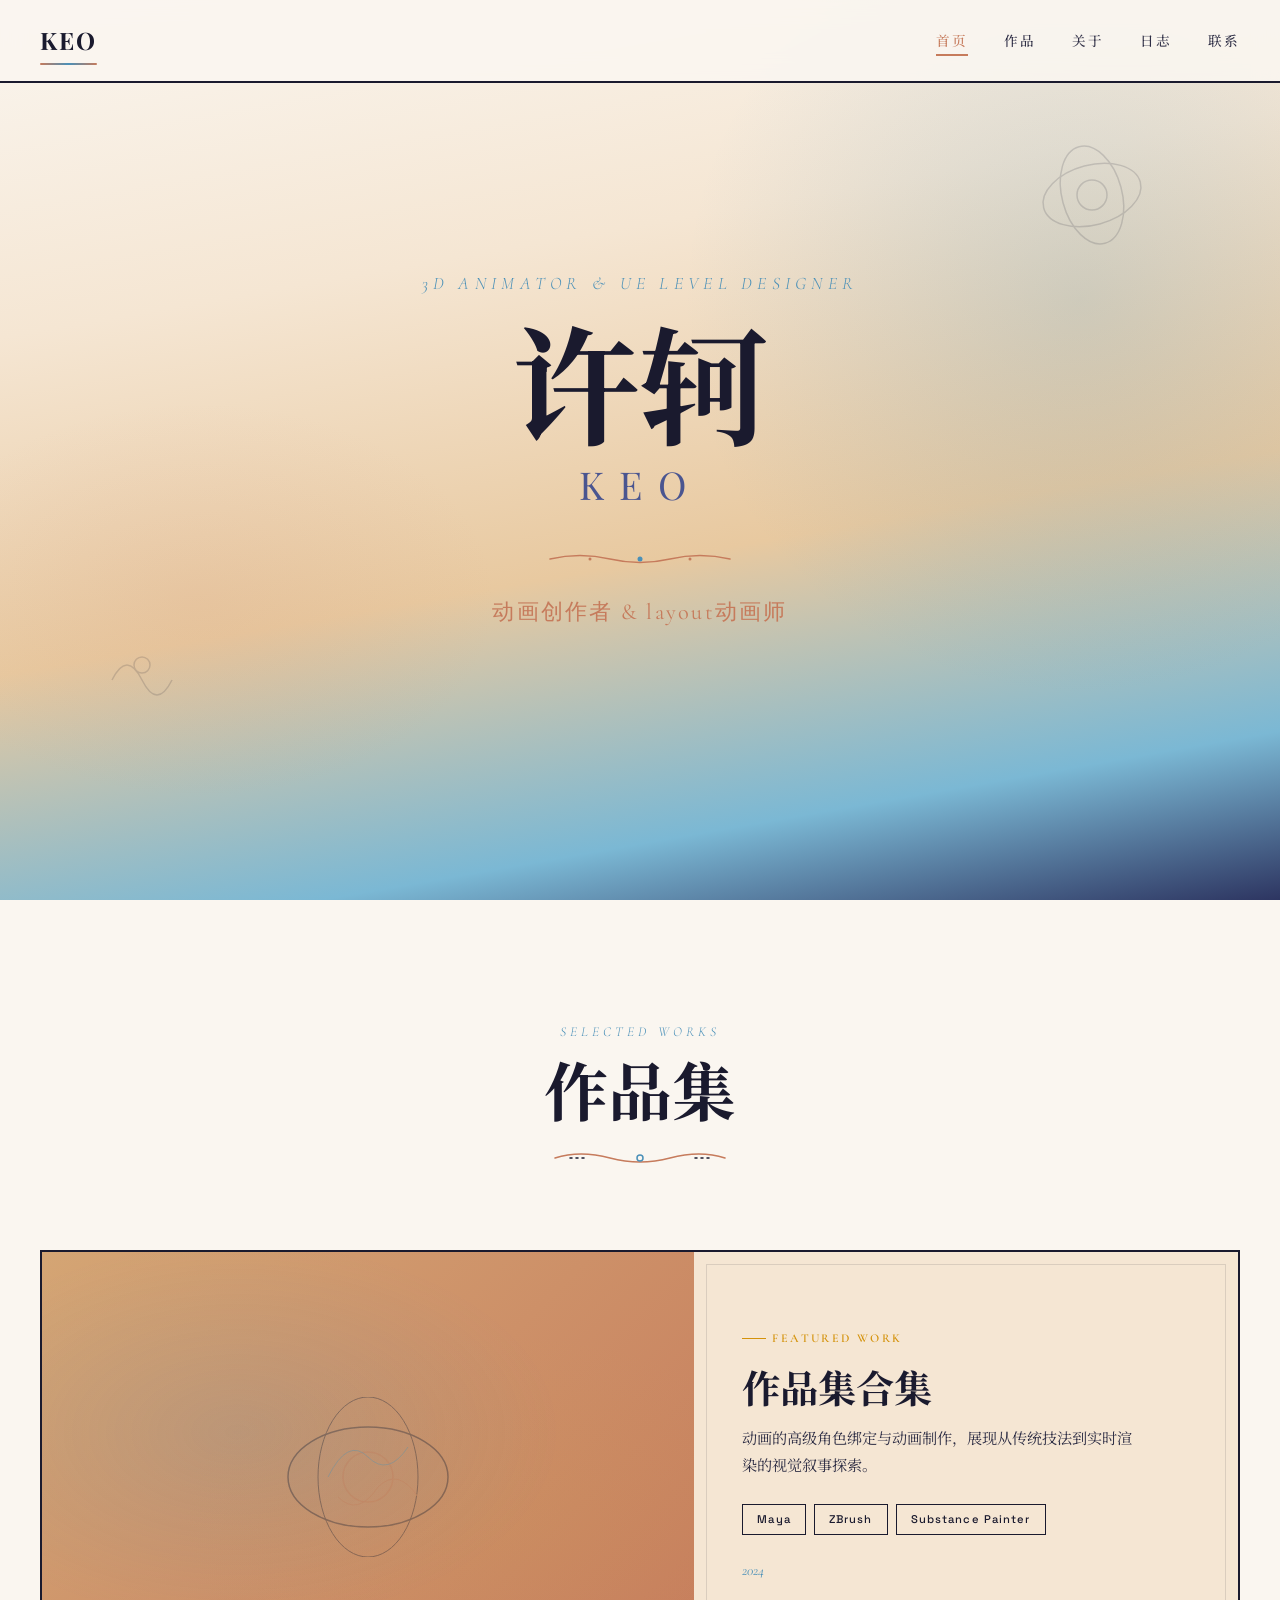
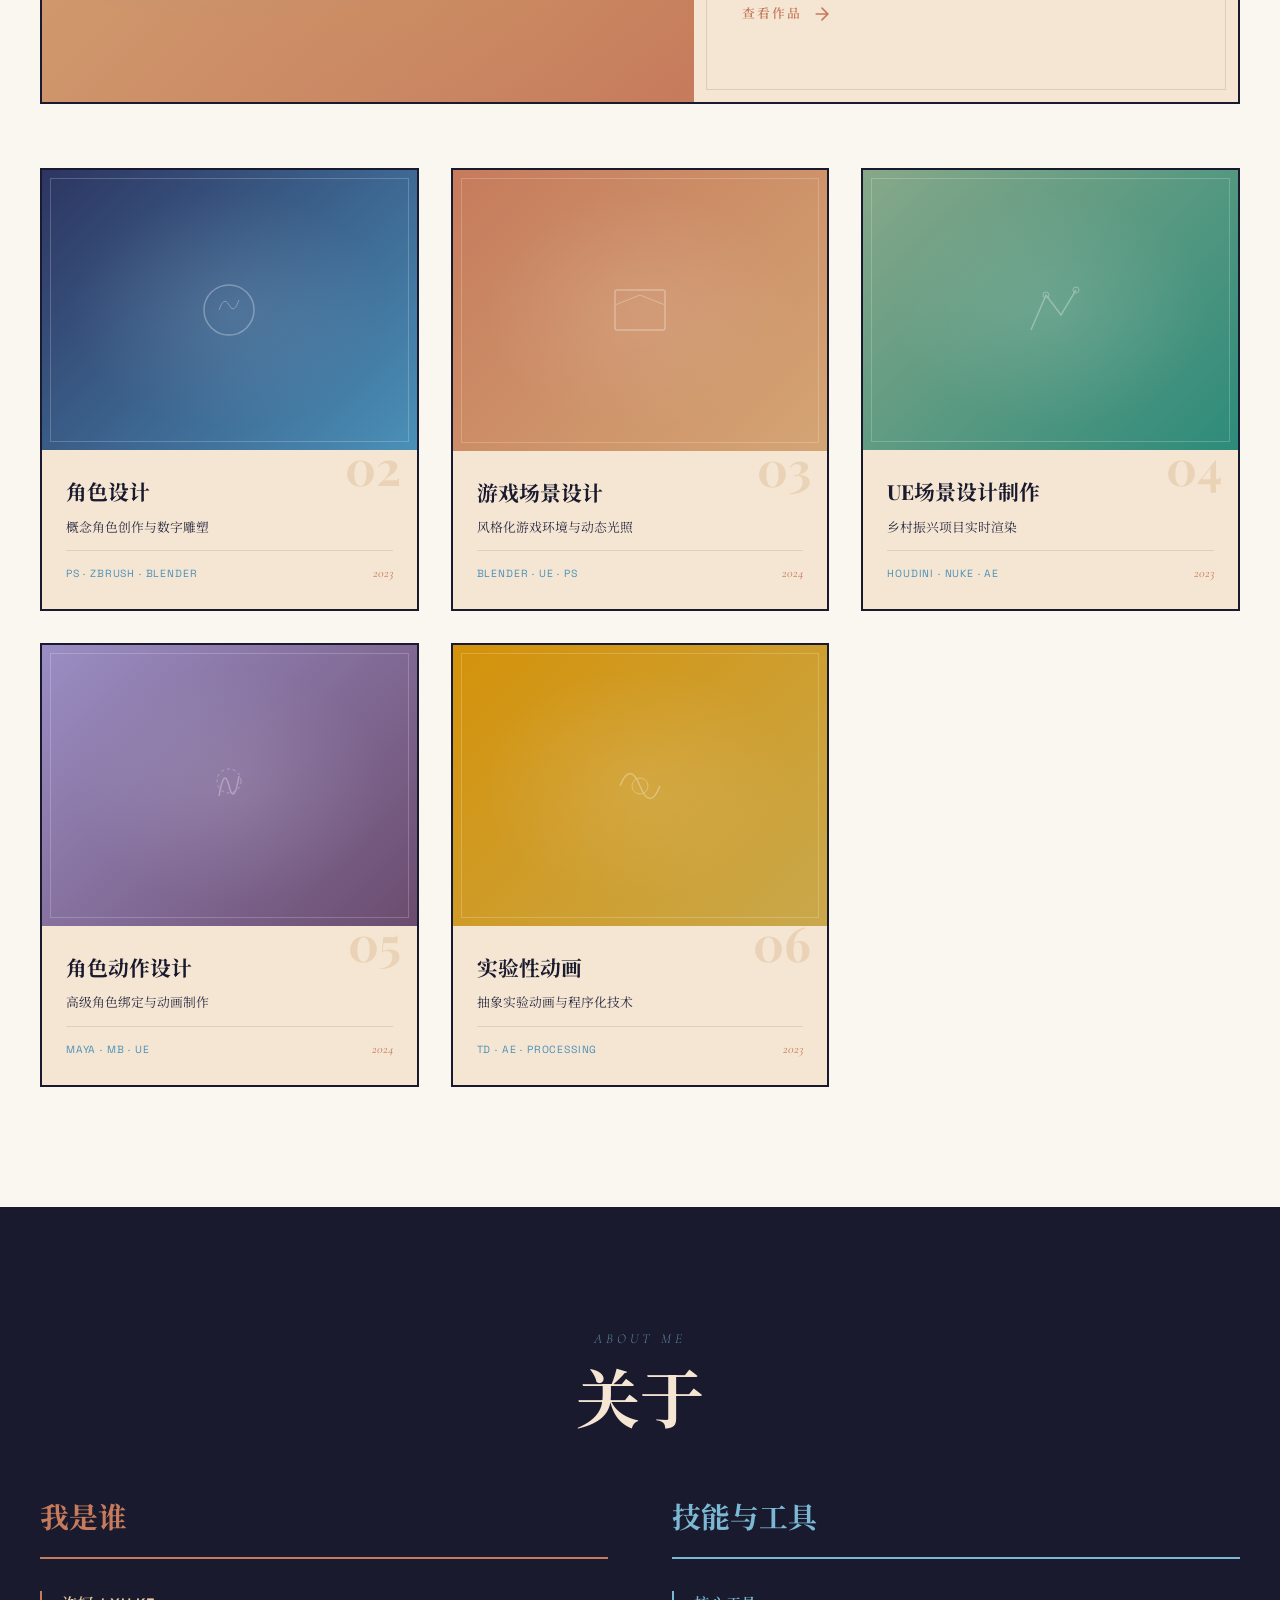
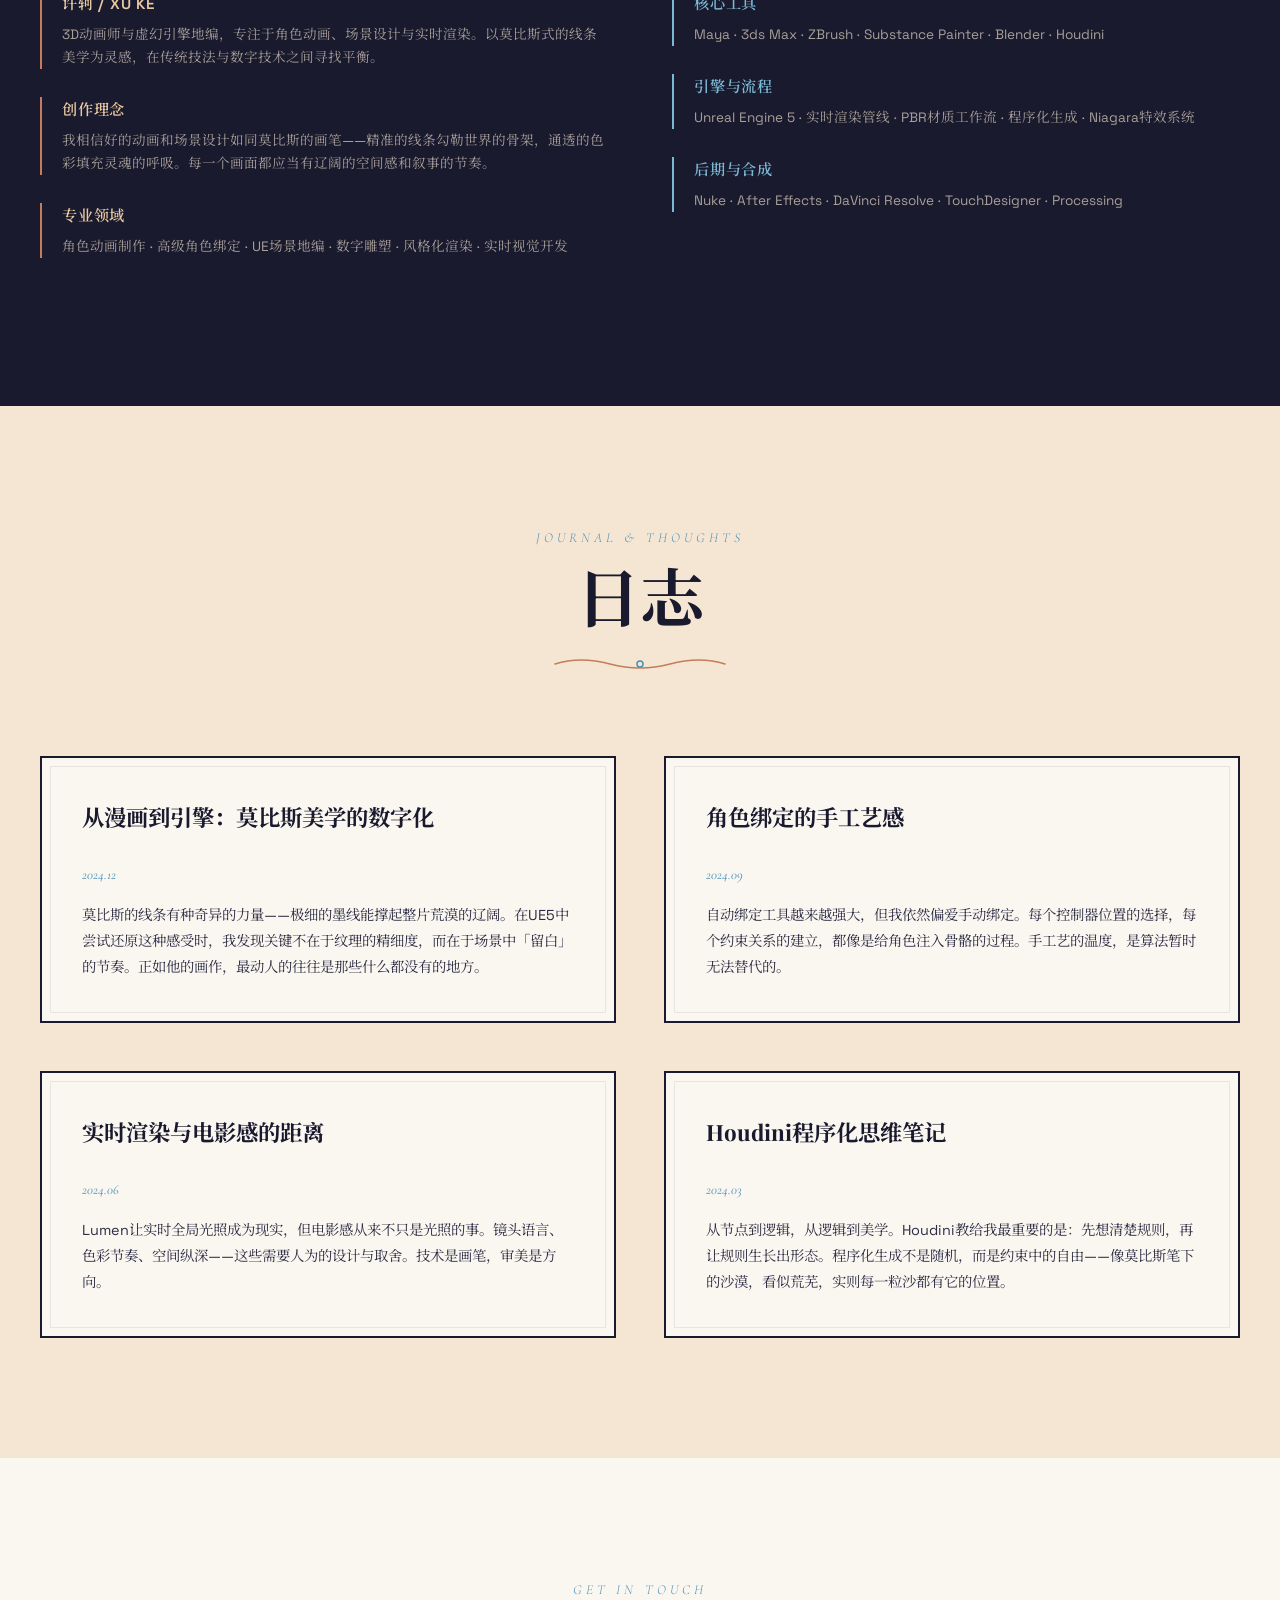
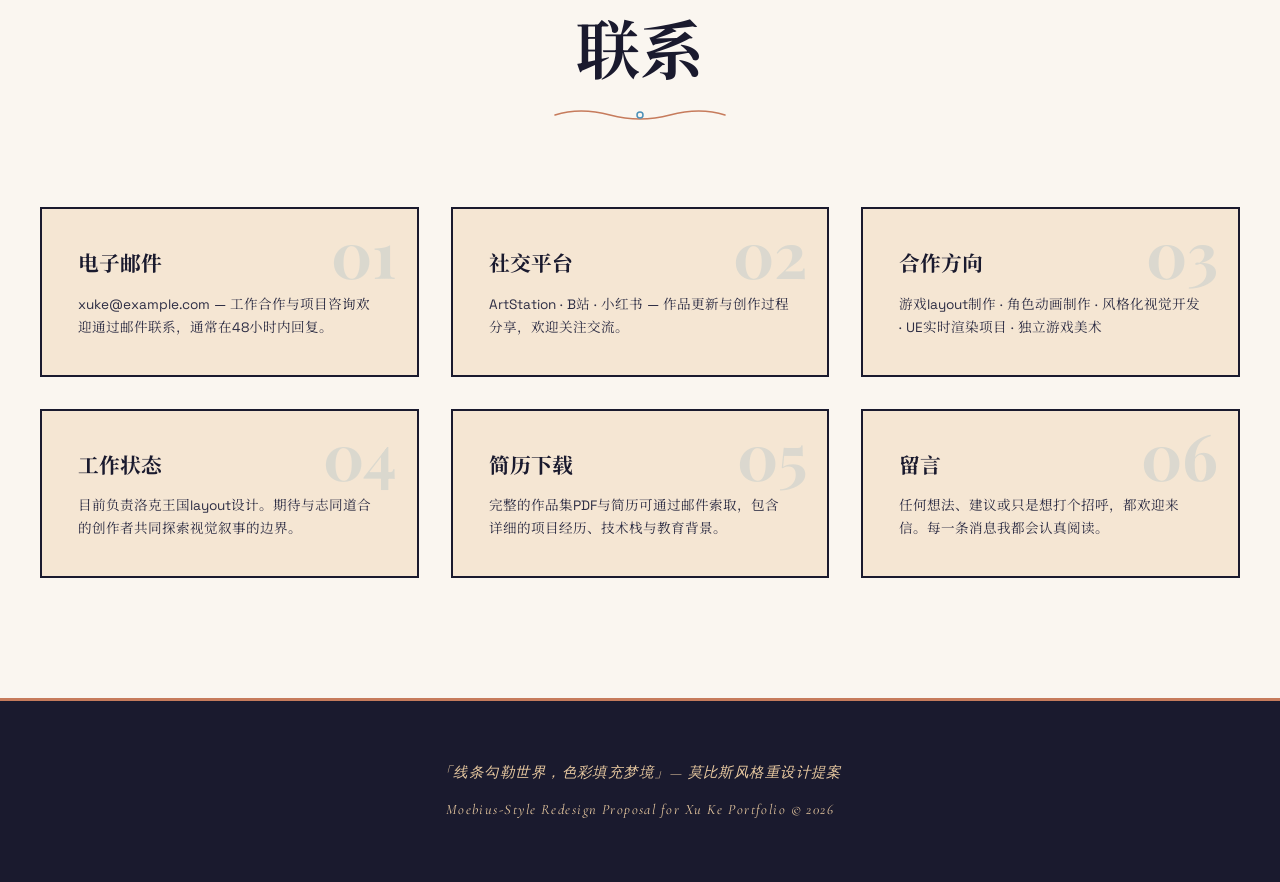
==== moebius-redesign.html @ 869a24b6 "feat: moebius-style portfolio with about/journal/contact" ====
<!DOCTYPE html>
<html lang="zh-CN">
<head>
  <meta charset="UTF-8">
  <meta name="viewport" content="width=device-width, initial-scale=1.0">
  <title>莫比斯风格重设计提案 - 许轲作品集</title>
  <link href="https://fonts.googleapis.com/css2?family=Cormorant+Garamond:ital,wght@0,300;0,400;0,600;0,700;1,300;1,400&family=Space+Grotesk:wght@300;400;500;600;700&family=Noto+Serif+SC:wght@400;600;700&family=Playfair+Display:ital,wght@0,400;0,700;1,400&display=swap" rel="stylesheet">
  <style>
    /* ============================================
       莫比斯风格重设计 - CSS 设计系统
       ============================================ */

    :root {
      /* ── 莫比斯色彩体系 ── */
      --m-desert: #D4A574;
      --m-desert-light: #E8C9A0;
      --m-sand: #F5E6D3;
      --m-ivory: #FAF6F0;
      --m-terracotta: #C67B5C;
      --m-amber: #D4920A;
      --m-sienna: #A0522D;
      --m-indigo: #2D3561;
      --m-indigo-light: #4A5590;
      --m-azure: #4A90B8;
      --m-azure-light: #7BB8D4;
      --m-teal: #2D8B7A;
      --m-sage: #87A889;
      --m-lavender: #9B8EC4;
      --m-plum: #6B4C6E;
      --m-ink: #1A1A2E;
      --m-ink-light: #2D2D44;
      --m-line: #3A3A3A;
      --m-wash-warm: rgba(212, 149, 116, 0.15);
      --m-wash-cool: rgba(74, 144, 184, 0.12);
      --m-gold: #C9A84C;
      --m-gold-light: #E5D5A0;

      /* ── 字体系统 ── */
      --font-display: 'Playfair Display', 'Noto Serif SC', serif;
      --font-body: 'Space Grotesk', 'Noto Serif SC', sans-serif;
      --font-accent: 'Cormorant Garamond', serif;

      /* ── 间距 ── */
      --space-xs: 4px;
      --space-sm: 8px;
      --space-md: 16px;
      --space-lg: 32px;
      --space-xl: 64px;
      --space-2xl: 96px;

      /* ── 线条 ── */
      --line-thin: 1px;
      --line-medium: 2px;
      --line-thick: 3px;
    }

    * {
      margin: 0;
      padding: 0;
      box-sizing: border-box;
    }

    body {
      background: var(--m-ivory);
      color: var(--m-ink);
      font-family: var(--font-body);
      line-height: 1.7;
      overflow-x: hidden;
    }

    /* ── 全局装饰背景 ── */
    body::before {
      content: '';
      position: fixed;
      inset: 0;
      background:
        /* 莫比斯式细微纹理 */
        repeating-linear-gradient(
          0deg,
          transparent,
          transparent 28px,
          rgba(74, 144, 184, 0.03) 28px,
          rgba(74, 144, 184, 0.03) 29px
        ),
        repeating-linear-gradient(
          90deg,
          transparent,
          transparent 28px,
          rgba(212, 149, 116, 0.03) 28px,
          rgba(212, 149, 116, 0.03) 29px
        );
      pointer-events: none;
      z-index: 0;
    }

    /* ============================================
       导航栏 - 莫比斯手绘线条风格
       ============================================ */
    .nav {
      position: fixed;
      top: 0;
      left: 0;
      right: 0;
      z-index: 100;
      padding: 20px 40px;
      display: flex;
      justify-content: space-between;
      align-items: center;
      background: rgba(250, 246, 240, 0.9);
      backdrop-filter: blur(12px);
      border-bottom: var(--line-medium) solid var(--m-ink);
    }

    .nav-logo {
      font-family: var(--font-display);
      font-size: 1.5rem;
      font-weight: 700;
      color: var(--m-ink);
      letter-spacing: 0.08em;
      position: relative;
    }

    .nav-logo::after {
      content: '';
      position: absolute;
      bottom: -4px;
      left: 0;
      right: 0;
      height: 2px;
      background: linear-gradient(90deg, var(--m-terracotta), var(--m-azure), var(--m-terracotta));
      border-radius: 1px;
    }

    .nav-links {
      display: flex;
      gap: 36px;
      list-style: none;
    }

    .nav-links a {
      font-family: var(--font-body);
      font-size: 0.85rem;
      font-weight: 500;
      letter-spacing: 0.15em;
      text-transform: uppercase;
      color: var(--m-ink-light);
      text-decoration: none;
      position: relative;
      transition: color 0.3s ease;
    }

    .nav-links a:hover {
      color: var(--m-terracotta);
    }

    .nav-links a::after {
      content: '';
      position: absolute;
      bottom: -6px;
      left: 0;
      width: 0;
      height: 2px;
      background: var(--m-terracotta);
      transition: width 0.4s cubic-bezier(0.25, 0.8, 0.25, 1);
    }

    .nav-links a:hover::after {
      width: 100%;
    }

    .nav-links a.active {
      color: var(--m-terracotta);
    }

    .nav-links a.active::after {
      width: 100%;
    }

    /* ============================================
       Hero 区域 - 莫比斯式空灵辽阔
       ============================================ */
    .hero {
      position: relative;
      min-height: 100vh;
      display: flex;
      align-items: center;
      justify-content: center;
      overflow: hidden;
      background: linear-gradient(
        170deg,
        var(--m-ivory) 0%,
        var(--m-sand) 30%,
        var(--m-desert-light) 60%,
        var(--m-azure-light) 85%,
        var(--m-indigo) 100%
      );
    }

    /* 莫比斯式水彩晕染层 */
    .hero-wash {
      position: absolute;
      inset: 0;
      overflow: hidden;
    }

    .hero-wash::before {
      content: '';
      position: absolute;
      width: 800px;
      height: 800px;
      top: -100px;
      right: -200px;
      background: radial-gradient(ellipse, rgba(74, 144, 184, 0.2) 0%, transparent 70%);
      border-radius: 50%;
      animation: washFloat 12s ease-in-out infinite;
    }

    .hero-wash::after {
      content: '';
      position: absolute;
      width: 600px;
      height: 400px;
      bottom: 100px;
      left: -100px;
      background: radial-gradient(ellipse, rgba(212, 149, 116, 0.15) 0%, transparent 70%);
      border-radius: 50%;
      animation: washFloat 15s ease-in-out infinite reverse;
    }

    @keyframes washFloat {
      0%, 100% { transform: translate(0, 0) scale(1); }
      33% { transform: translate(20px, -15px) scale(1.02); }
      66% { transform: translate(-10px, 10px) scale(0.98); }
    }

    .hero-content {
      position: relative;
      z-index: 2;
      text-align: center;
      padding: 0 40px;
    }

    .hero-subtitle-top {
      font-family: var(--font-accent);
      font-size: 1.1rem;
      font-weight: 300;
      font-style: italic;
      letter-spacing: 0.3em;
      color: var(--m-azure);
      text-transform: uppercase;
      margin-bottom: 24px;
      opacity: 0;
      animation: fadeSlideUp 0.8s ease 0.3s forwards;
    }

    .hero-name {
      font-family: var(--font-display);
      font-size: clamp(4rem, 10vw, 9rem);
      font-weight: 700;
      line-height: 0.95;
      color: var(--m-ink);
      margin-bottom: 8px;
      opacity: 0;
      animation: fadeSlideUp 0.8s ease 0.5s forwards;
    }

    .hero-name-en {
      font-family: var(--font-display);
      font-size: clamp(1.5rem, 3vw, 2.5rem);
      font-weight: 400;
      letter-spacing: 0.4em;
      color: var(--m-indigo-light);
      margin-bottom: 32px;
      opacity: 0;
      animation: fadeSlideUp 0.8s ease 0.7s forwards;
    }

    /* 莫比斯式装饰分割线 - 有机波浪 */
    .hero-divider {
      width: 200px;
      height: 20px;
      margin: 0 auto 24px;
      opacity: 0;
      animation: fadeSlideUp 0.8s ease 0.9s forwards;
    }

    .hero-divider svg {
      width: 100%;
      height: 100%;
    }

    .hero-role {
      font-family: var(--font-accent);
      font-size: clamp(1.1rem, 2vw, 1.4rem);
      font-weight: 400;
      color: var(--m-terracotta);
      letter-spacing: 0.1em;
      opacity: 0;
      animation: fadeSlideUp 0.8s ease 1.1s forwards;
    }

    /* 莫比斯式浮动装饰元素 */
    .hero-float {
      position: absolute;
      pointer-events: none;
      opacity: 0.15;
    }

    .hero-float-1 {
      top: 15%;
      right: 10%;
      width: 120px;
      height: 120px;
      animation: floatRotate 20s linear infinite;
    }

    .hero-float-2 {
      bottom: 20%;
      left: 8%;
      width: 80px;
      height: 80px;
      animation: floatRotate 25s linear infinite reverse;
    }

    @keyframes floatRotate {
      0% { transform: rotate(0deg) translateY(0); }
      25% { transform: rotate(90deg) translateY(-10px); }
      50% { transform: rotate(180deg) translateY(0); }
      75% { transform: rotate(270deg) translateY(10px); }
      100% { transform: rotate(360deg) translateY(0); }
    }

    @keyframes fadeSlideUp {
      from { opacity: 0; transform: translateY(20px); }
      to { opacity: 1; transform: translateY(0); }
    }

    /* ============================================
       Section 通用样式
       ============================================ */
    .section {
      position: relative;
      padding: 120px 40px;
      max-width: 1400px;
      margin: 0 auto;
    }

    .section-header {
      text-align: center;
      margin-bottom: 80px;
    }

    .section-label {
      font-family: var(--font-accent);
      font-size: 0.85rem;
      font-weight: 300;
      font-style: italic;
      letter-spacing: 0.3em;
      text-transform: uppercase;
      color: var(--m-azure);
      margin-bottom: 12px;
    }

    .section-title {
      font-family: var(--font-display);
      font-size: clamp(2.5rem, 5vw, 4rem);
      font-weight: 700;
      color: var(--m-ink);
      line-height: 1.1;
      margin-bottom: 20px;
    }

    /* 莫比斯式有机装饰线 */
    .section-ornament {
      width: 180px;
      height: 24px;
      margin: 0 auto;
    }

    /* ============================================
       作品集 - 莫比斯式叙事排版
       ============================================ */
    .works-section {
      background: var(--m-ivory);
    }

    /* 精选项目 - 全宽叙事式展示 */
    .featured-work {
      position: relative;
      margin-bottom: 64px;
      border: var(--line-medium) solid var(--m-ink);
      overflow: hidden;
      cursor: pointer;
      transition: transform 0.5s cubic-bezier(0.25, 0.8, 0.25, 1),
                  box-shadow 0.5s ease;
    }

    .featured-work:hover {
      transform: translateY(-4px);
      box-shadow:
        8px 8px 0 var(--m-desert),
        -2px -2px 0 var(--m-azure);
    }

    .featured-work-inner {
      display: grid;
      grid-template-columns: 1.2fr 1fr;
      min-height: 450px;
    }

    .featured-work-visual {
      position: relative;
      background: linear-gradient(135deg, var(--m-desert) 0%, var(--m-terracotta) 100%);
      overflow: hidden;
    }

    .featured-work-visual::after {
      content: '';
      position: absolute;
      inset: 0;
      /* 莫比斯式水彩纹理叠加 */
      background:
        radial-gradient(ellipse at 30% 40%, rgba(74, 144, 184, 0.15) 0%, transparent 50%),
        radial-gradient(ellipse at 70% 60%, rgba(201, 168, 76, 0.12) 0%, transparent 50%);
    }

    .featured-work-visual img {
      width: 100%;
      height: 100%;
      object-fit: cover;
      transition: transform 0.8s cubic-bezier(0.25, 0.8, 0.25, 1);
      mix-blend-mode: multiply;
      opacity: 0.7;
    }

    .featured-work:hover .featured-work-visual img {
      transform: scale(1.05);
      opacity: 0.85;
    }

    .featured-work-info {
      padding: 48px;
      display: flex;
      flex-direction: column;
      justify-content: center;
      background: var(--m-sand);
      position: relative;
    }

    /* 莫比斯式手绘装饰边角 */
    .featured-work-info::before {
      content: '';
      position: absolute;
      top: 12px;
      left: 12px;
      right: 12px;
      bottom: 12px;
      border: var(--line-thin) solid var(--m-ink);
      opacity: 0.12;
      pointer-events: none;
    }

    .featured-badge {
      display: inline-flex;
      align-items: center;
      gap: 6px;
      font-family: var(--font-accent);
      font-size: 0.75rem;
      font-weight: 600;
      letter-spacing: 0.2em;
      text-transform: uppercase;
      color: var(--m-amber);
      margin-bottom: 16px;
    }

    .featured-badge::before {
      content: '';
      width: 24px;
      height: 1px;
      background: var(--m-amber);
    }

    .featured-title {
      font-family: var(--font-display);
      font-size: clamp(1.8rem, 3vw, 2.8rem);
      font-weight: 700;
      color: var(--m-ink);
      line-height: 1.15;
      margin-bottom: 16px;
    }

    .featured-desc {
      font-family: var(--font-body);
      font-size: 0.95rem;
      color: var(--m-ink-light);
      line-height: 1.8;
      margin-bottom: 24px;
      max-width: 400px;
    }

    .featured-tools {
      display: flex;
      flex-wrap: wrap;
      gap: 8px;
      margin-bottom: 24px;
    }

    .tool-tag {
      font-family: var(--font-body);
      font-size: 0.7rem;
      font-weight: 500;
      letter-spacing: 0.1em;
      padding: 5px 14px;
      border: var(--line-thin) solid var(--m-ink);
      color: var(--m-ink);
      background: transparent;
      transition: all 0.3s ease;
    }

    .tool-tag:hover {
      background: var(--m-ink);
      color: var(--m-sand);
    }

    .featured-year {
      font-family: var(--font-accent);
      font-size: 0.9rem;
      font-style: italic;
      color: var(--m-azure);
    }

    .featured-link {
      display: inline-flex;
      align-items: center;
      gap: 10px;
      font-family: var(--font-body);
      font-size: 0.8rem;
      font-weight: 600;
      letter-spacing: 0.15em;
      text-transform: uppercase;
      color: var(--m-terracotta);
      text-decoration: none;
      margin-top: 20px;
      transition: gap 0.3s ease;
    }

    .featured-link:hover {
      gap: 16px;
    }

    .featured-link svg {
      width: 20px;
      height: 20px;
      transition: transform 0.3s ease;
    }

    .featured-link:hover svg {
      transform: translateX(4px);
    }

    /* ── 常规项目网格 ── */
    .works-grid {
      display: grid;
      grid-template-columns: repeat(3, 1fr);
      gap: 32px;
    }

    .work-card {
      position: relative;
      border: var(--line-medium) solid var(--m-ink);
      overflow: hidden;
      cursor: pointer;
      transition: transform 0.4s cubic-bezier(0.25, 0.8, 0.25, 1),
                  box-shadow 0.4s ease;
      background: var(--m-sand);
    }

    .work-card:hover {
      transform: translateY(-6px);
      box-shadow: 6px 6px 0 var(--m-azure);
    }

    .work-card-visual {
      position: relative;
      aspect-ratio: 4/3;
      overflow: hidden;
      background: linear-gradient(135deg, var(--m-indigo) 0%, var(--m-azure) 100%);
    }

    .work-card-visual::after {
      content: '';
      position: absolute;
      inset: 0;
      background:
        radial-gradient(ellipse at 50% 50%, rgba(255,255,255,0.1) 0%, transparent 60%);
    }

    .work-card-visual img {
      width: 100%;
      height: 100%;
      object-fit: cover;
      transition: transform 0.6s cubic-bezier(0.25, 0.8, 0.25, 1),
                  opacity 0.4s ease;
      opacity: 0.6;
      mix-blend-mode: luminosity;
    }

    .work-card:hover .work-card-visual img {
      transform: scale(1.08);
      opacity: 0.8;
      mix-blend-mode: normal;
    }

    /* 莫比斯式墨线边框装饰 */
    .work-card-visual::before {
      content: '';
      position: absolute;
      inset: 8px;
      border: var(--line-thin) solid rgba(255, 255, 255, 0.2);
      z-index: 2;
      pointer-events: none;
      transition: border-color 0.3s ease;
    }

    .work-card:hover .work-card-visual::before {
      border-color: rgba(255, 255, 255, 0.4);
    }

    .work-card-info {
      padding: 24px;
      position: relative;
    }

    .work-card-number {
      font-family: var(--font-display);
      font-size: 3rem;
      font-weight: 700;
      color: var(--m-desert);
      opacity: 0.3;
      position: absolute;
      top: -8px;
      right: 16px;
      line-height: 1;
    }

    .work-card-title {
      font-family: var(--font-display);
      font-size: 1.3rem;
      font-weight: 700;
      color: var(--m-ink);
      margin-bottom: 8px;
    }

    .work-card-desc {
      font-family: var(--font-body);
      font-size: 0.8rem;
      color: var(--m-ink-light);
      line-height: 1.6;
      margin-bottom: 12px;
    }

    .work-card-meta {
      display: flex;
      justify-content: space-between;
      align-items: center;
      padding-top: 12px;
      border-top: var(--line-thin) solid rgba(26, 26, 46, 0.1);
    }

    .work-card-tools-mini {
      font-family: var(--font-body);
      font-size: 0.65rem;
      letter-spacing: 0.08em;
      color: var(--m-azure);
    }

    .work-card-year-mini {
      font-family: var(--font-accent);
      font-size: 0.8rem;
      font-style: italic;
      color: var(--m-terracotta);
    }

    /* ============================================
       对比分析区域
       ============================================ */
    .comparison-section {
      background: var(--m-ink);
      color: var(--m-sand);
      padding: 120px 40px;
    }

    .comparison-grid {
      max-width: 1200px;
      margin: 0 auto;
      display: grid;
      grid-template-columns: 1fr 1fr;
      gap: 64px;
    }

    .comparison-col h3 {
      font-family: var(--font-display);
      font-size: 1.8rem;
      margin-bottom: 32px;
      padding-bottom: 16px;
      border-bottom: var(--line-medium) solid;
    }

    .comparison-col.before h3 {
      color: var(--m-terracotta);
      border-color: var(--m-terracotta);
    }

    .comparison-col.after h3 {
      color: var(--m-azure-light);
      border-color: var(--m-azure-light);
    }

    .comparison-item {
      margin-bottom: 28px;
      padding-left: 20px;
      border-left: 2px solid;
    }

    .comparison-col.before .comparison-item {
      border-color: var(--m-terracotta);
    }

    .comparison-col.after .comparison-item {
      border-color: var(--m-azure-light);
    }

    .comparison-item h4 {
      font-family: var(--font-body);
      font-size: 0.95rem;
      font-weight: 600;
      margin-bottom: 6px;
      letter-spacing: 0.05em;
    }

    .comparison-col.before .comparison-item h4 {
      color: var(--m-desert-light);
    }

    .comparison-col.after .comparison-item h4 {
      color: var(--m-azure-light);
    }

    .comparison-item p {
      font-family: var(--font-body);
      font-size: 0.85rem;
      line-height: 1.7;
      color: rgba(245, 230, 211, 0.65);
    }

    /* ============================================
       设计系统展示
       ============================================ */
    .system-section {
      background: var(--m-sand);
      padding: 120px 40px;
    }

    .system-grid {
      max-width: 1200px;
      margin: 0 auto;
      display: grid;
      grid-template-columns: repeat(2, 1fr);
      gap: 48px;
    }

    .system-card {
      background: var(--m-ivory);
      border: var(--line-medium) solid var(--m-ink);
      padding: 40px;
      position: relative;
    }

    .system-card::before {
      content: '';
      position: absolute;
      top: 8px;
      left: 8px;
      right: 8px;
      bottom: 8px;
      border: var(--line-thin) solid rgba(26, 26, 46, 0.08);
      pointer-events: none;
    }

    .system-card h3 {
      font-family: var(--font-display);
      font-size: 1.4rem;
      font-weight: 700;
      color: var(--m-ink);
      margin-bottom: 24px;
    }

    /* 色板展示 */
    .color-palette {
      display: grid;
      grid-template-columns: repeat(5, 1fr);
      gap: 8px;
    }

    .color-swatch {
      aspect-ratio: 1;
      border: var(--line-thin) solid var(--m-ink);
      display: flex;
      align-items: flex-end;
      padding: 4px;
    }

    .color-swatch span {
      font-family: var(--font-body);
      font-size: 0.55rem;
      font-weight: 500;
      color: var(--m-ink);
      opacity: 0.7;
    }

    /* 字体展示 */
    .type-sample {
      margin-bottom: 24px;
    }

    .type-sample-display {
      font-family: var(--font-display);
      font-size: 3rem;
      font-weight: 700;
      color: var(--m-ink);
      line-height: 1.1;
      margin-bottom: 8px;
    }

    .type-sample-body {
      font-family: var(--font-body);
      font-size: 1rem;
      color: var(--m-ink-light);
      line-height: 1.7;
    }

    .type-sample-accent {
      font-family: var(--font-accent);
      font-size: 1.2rem;
      font-weight: 300;
      font-style: italic;
      color: var(--m-azure);
      letter-spacing: 0.1em;
    }

    /* 线条装饰展示 */
    .line-samples {
      display: flex;
      flex-direction: column;
      gap: 16px;
    }

    .line-sample {
      display: flex;
      align-items: center;
      gap: 16px;
    }

    .line-sample-label {
      font-family: var(--font-body);
      font-size: 0.75rem;
      font-weight: 500;
      letter-spacing: 0.1em;
      text-transform: uppercase;
      color: var(--m-ink-light);
      width: 80px;
    }

    .line-sample-line {
      flex: 1;
      height: 3px;
    }

    .line-straight {
      background: var(--m-ink);
    }

    .line-organic {
      background: none;
    }

    .line-dashed {
      background: repeating-linear-gradient(
        90deg,
        var(--m-ink) 0px,
        var(--m-ink) 8px,
        transparent 8px,
        transparent 14px
      );
    }

    .line-gradient {
      background: linear-gradient(90deg, var(--m-terracotta), var(--m-azure), var(--m-terracotta));
    }

    /* 交互效果展示 */
    .interaction-samples {
      display: flex;
      gap: 24px;
      flex-wrap: wrap;
    }

    .interaction-btn {
      font-family: var(--font-body);
      font-size: 0.8rem;
      font-weight: 600;
      letter-spacing: 0.15em;
      text-transform: uppercase;
      padding: 12px 28px;
      border: var(--line-medium) solid var(--m-ink);
      background: transparent;
      color: var(--m-ink);
      cursor: pointer;
      transition: all 0.3s cubic-bezier(0.25, 0.8, 0.25, 1);
      position: relative;
    }

    .interaction-btn:hover {
      background: var(--m-ink);
      color: var(--m-sand);
      transform: translateY(-2px);
      box-shadow: 4px 4px 0 var(--m-terracotta);
    }

    .interaction-btn.filled {
      background: var(--m-ink);
      color: var(--m-sand);
    }

    .interaction-btn.filled:hover {
      background: var(--m-terracotta);
      box-shadow: 4px 4px 0 var(--m-azure);
    }

    .interaction-btn.outline-accent {
      border-color: var(--m-azure);
      color: var(--m-azure);
    }

    .interaction-btn.outline-accent:hover {
      background: var(--m-azure);
      color: var(--m-ivory);
      box-shadow: 4px 4px 0 var(--m-ink);
    }

    /* ============================================
       改善建议总结
       ============================================ */
    .summary-section {
      background: var(--m-ivory);
      padding: 120px 40px;
    }

    .summary-grid {
      max-width: 1200px;
      margin: 0 auto;
      display: grid;
      grid-template-columns: repeat(3, 1fr);
      gap: 32px;
    }

    .summary-card {
      padding: 36px;
      border: var(--line-medium) solid var(--m-ink);
      background: var(--m-sand);
      position: relative;
      transition: transform 0.3s ease, box-shadow 0.3s ease;
    }

    .summary-card:hover {
      transform: translateY(-4px);
      box-shadow: 6px 6px 0 var(--m-ink);
    }

    .summary-card-number {
      font-family: var(--font-display);
      font-size: 4rem;
      font-weight: 700;
      color: var(--m-azure);
      opacity: 0.15;
      position: absolute;
      top: 12px;
      right: 20px;
      line-height: 1;
    }

    .summary-card h3 {
      font-family: var(--font-display);
      font-size: 1.3rem;
      font-weight: 700;
      color: var(--m-ink);
      margin-bottom: 12px;
    }

    .summary-card p {
      font-family: var(--font-body);
      font-size: 0.85rem;
      color: var(--m-ink-light);
      line-height: 1.7;
    }

    /* ============================================
       Footer
       ============================================ */
    .footer {
      background: var(--m-ink);
      padding: 60px 40px;
      text-align: center;
      border-top: var(--line-thick) solid var(--m-terracotta);
    }

    .footer p {
      font-family: var(--font-accent);
      font-size: 0.9rem;
      font-style: italic;
      color: var(--m-desert-light);
      letter-spacing: 0.1em;
    }

    .footer-sub {
      font-family: var(--font-body);
      font-size: 0.7rem;
      color: rgba(245, 230, 211, 0.4);
      margin-top: 12px;
      letter-spacing: 0.05em;
    }

    /* ============================================
       响应式
       ============================================ */
    @media (max-width: 1024px) {
      .works-grid {
        grid-template-columns: repeat(2, 1fr);
      }
      .featured-work-inner {
        grid-template-columns: 1fr;
      }
      .featured-work-visual {
        min-height: 280px;
      }
    }

    @media (max-width: 768px) {
      .nav {
        padding: 16px 20px;
      }
      .nav-links {
        gap: 20px;
      }
      .section {
        padding: 80px 20px;
      }
      .works-grid {
        grid-template-columns: 1fr;
        gap: 24px;
      }
      .comparison-grid {
        grid-template-columns: 1fr;
        gap: 40px;
      }
      .system-grid {
        grid-template-columns: 1fr;
      }
      .summary-grid {
        grid-template-columns: 1fr;
      }
      .featured-work-info {
        padding: 32px;
      }
    }

    /* 莫比斯式滚动触发动画 */
    .reveal {
      opacity: 0;
      transform: translateY(30px);
      transition: opacity 0.8s ease, transform 0.8s cubic-bezier(0.25, 0.8, 0.25, 1);
    }

    .reveal.visible {
      opacity: 1;
      transform: translateY(0);
    }
  </style>
</head>
<body>

  <!-- ══════════════════════════════════════════
       导航栏
       ══════════════════════════════════════════ -->
  <nav class="nav">
    <div class="nav-logo">KEO</div>
    <ul class="nav-links">
      <li><a href="#hero" class="active">首页</a></li>
      <li><a href="#works">作品</a></li>
      <li><a href="#about">关于</a></li>
      <li><a href="#journal">日志</a></li>
      <li><a href="#contact">联系</a></li>
    </ul>
  </nav>

  <!-- ══════════════════════════════════════════
       Hero 区域
       ══════════════════════════════════════════ -->
  <section class="hero" id="hero">
    <div class="hero-wash"></div>

    <!-- 莫比斯式浮动装饰 -->
    <div class="hero-float hero-float-1">
      <svg viewBox="0 0 120 120" fill="none" stroke="currentColor" stroke-width="1.5">
        <ellipse cx="60" cy="60" rx="50" ry="30" transform="rotate(-15 60 60)"/>
        <ellipse cx="60" cy="60" rx="30" ry="50" transform="rotate(-15 60 60)"/>
        <circle cx="60" cy="60" r="15"/>
      </svg>
    </div>

    <div class="hero-float hero-float-2">
      <svg viewBox="0 0 80 80" fill="none" stroke="currentColor" stroke-width="1.5">
        <path d="M10 40 Q 25 10, 40 40 Q 55 70, 70 40"/>
        <circle cx="40" cy="25" r="8"/>
      </svg>
    </div>

    <div class="hero-content">
      <p class="hero-subtitle-top">3D Animator & UE Level Designer</p>
      <h1 class="hero-name">许轲</h1>
      <p class="hero-name-en">KEO</p>
      <div class="hero-divider">
        <svg viewBox="0 0 200 20" fill="none" stroke-width="1.5" stroke-linecap="round">
          <path d="M10 10 Q 40 3, 70 10 Q 100 17, 130 10 Q 160 3, 190 10" stroke="#C67B5C"/>
          <circle cx="100" cy="10" r="2.5" fill="#4A90B8" stroke="none"/>
          <circle cx="50" cy="10" r="1.5" fill="#C67B5C" stroke="none"/>
          <circle cx="150" cy="10" r="1.5" fill="#C67B5C" stroke="none"/>
        </svg>
      </div>
      <p class="hero-role">动画创作者 & layout动画师</p>
    </div>
  </section>

  <!-- ══════════════════════════════════════════
       作品集区域 - 莫比斯风格展示
       ══════════════════════════════════════════ -->
  <section class="works-section section" id="works">
    <div class="section-header reveal">
      <p class="section-label">Selected Works</p>
      <h2 class="section-title">作品集</h2>
      <div class="section-ornament">
        <svg viewBox="0 0 180 24" fill="none" stroke-width="1.5" stroke-linecap="round">
          <path d="M5 12 Q 30 4, 60 12 Q 90 20, 120 12 Q 150 4, 175 12" stroke="#C67B5C"/>
          <circle cx="90" cy="12" r="3" fill="none" stroke="#4A90B8"/>
          <line x1="20" y1="12" x2="35" y2="12" stroke="#1A1A2E" stroke-dasharray="2,4"/>
          <line x1="145" y1="12" x2="160" y2="12" stroke="#1A1A2E" stroke-dasharray="2,4"/>
        </svg>
      </div>
    </div>

    <!-- 精选项目 -->
    <div class="featured-work reveal">
      <div class="featured-work-inner">
        <div class="featured-work-visual">
          <!-- 占位视觉区 - 莫比斯式水彩渲染 -->
          <div style="position:absolute;inset:0;display:flex;align-items:center;justify-content:center;">
            <svg width="200" height="160" viewBox="0 0 200 160" fill="none" opacity="0.4">
              <ellipse cx="100" cy="80" rx="80" ry="50" stroke="#1A1A2E" stroke-width="1.5" fill="rgba(74,144,184,0.08)"/>
              <ellipse cx="100" cy="80" rx="50" ry="80" stroke="#1A1A2E" stroke-width="1" fill="rgba(212,149,116,0.05)"/>
              <circle cx="100" cy="80" r="25" stroke="#C67B5C" stroke-width="1.5" fill="none"/>
              <path d="M60 80 Q 80 40, 100 60 Q 120 80, 140 50" stroke="#4A90B8" stroke-width="1"/>
              <path d="M70 100 Q 90 120, 110 90 Q 130 70, 150 100" stroke="#C67B5C" stroke-width="1"/>
            </svg>
          </div>
        </div>
        <div class="featured-work-info">
          <div class="featured-badge">Featured Work</div>
          <h3 class="featured-title">作品集合集</h3>
          <p class="featured-desc">动画的高级角色绑定与动画制作，展现从传统技法到实时渲染的视觉叙事探索。</p>
          <div class="featured-tools">
            <span class="tool-tag">Maya</span>
            <span class="tool-tag">ZBrush</span>
            <span class="tool-tag">Substance Painter</span>
          </div>
          <p class="featured-year">2024</p>
          <a href="#" class="featured-link">
            查看作品
            <svg viewBox="0 0 24 24" fill="none" stroke="currentColor" stroke-width="2" stroke-linecap="round"><path d="M5 12h14M12 5l7 7-7 7"/></svg>
          </a>
        </div>
      </div>
    </div>

    <!-- 常规项目网格 -->
    <div class="works-grid">
      <div class="work-card reveal">
        <div class="work-card-visual" style="background: linear-gradient(135deg, #2D3561 0%, #4A90B8 100%);">
          <div style="position:absolute;inset:0;display:flex;align-items:center;justify-content:center;z-index:1;">
            <svg width="80" height="80" viewBox="0 0 80 80" fill="none" opacity="0.3">
              <circle cx="40" cy="40" r="25" stroke="white" stroke-width="1.5"/>
              <path d="M30 40 Q 35 25, 40 35 Q 45 45, 50 30" stroke="white" stroke-width="1"/>
            </svg>
          </div>
        </div>
        <div class="work-card-info">
          <span class="work-card-number">02</span>
          <h3 class="work-card-title">角色设计</h3>
          <p class="work-card-desc">概念角色创作与数字雕塑</p>
          <div class="work-card-meta">
            <span class="work-card-tools-mini">PS · ZBRUSH · BLENDER</span>
            <span class="work-card-year-mini">2023</span>
          </div>
        </div>
      </div>

      <div class="work-card reveal">
        <div class="work-card-visual" style="background: linear-gradient(135deg, #C67B5C 0%, #D4A574 100%);">
          <div style="position:absolute;inset:0;display:flex;align-items:center;justify-content:center;z-index:1;">
            <svg width="80" height="80" viewBox="0 0 80 80" fill="none" opacity="0.3">
              <rect x="15" y="20" width="50" height="40" rx="2" stroke="white" stroke-width="1.5"/>
              <path d="M15 35 L40 25 L65 35" stroke="white" stroke-width="1"/>
            </svg>
          </div>
        </div>
        <div class="work-card-info">
          <span class="work-card-number">03</span>
          <h3 class="work-card-title">游戏场景设计</h3>
          <p class="work-card-desc">风格化游戏环境与动态光照</p>
          <div class="work-card-meta">
            <span class="work-card-tools-mini">BLENDER · UE · PS</span>
            <span class="work-card-year-mini">2024</span>
          </div>
        </div>
      </div>

      <div class="work-card reveal">
        <div class="work-card-visual" style="background: linear-gradient(135deg, #87A889 0%, #2D8B7A 100%);">
          <div style="position:absolute;inset:0;display:flex;align-items:center;justify-content:center;z-index:1;">
            <svg width="80" height="80" viewBox="0 0 80 80" fill="none" opacity="0.3">
              <path d="M20 60 L35 25 L50 45 L65 20" stroke="white" stroke-width="1.5"/>
              <circle cx="35" cy="25" r="3" stroke="white" stroke-width="1"/>
              <circle cx="65" cy="20" r="3" stroke="white" stroke-width="1"/>
            </svg>
          </div>
        </div>
        <div class="work-card-info">
          <span class="work-card-number">04</span>
          <h3 class="work-card-title">UE场景设计制作</h3>
          <p class="work-card-desc">乡村振兴项目实时渲染</p>
          <div class="work-card-meta">
            <span class="work-card-tools-mini">HOUDINI · NUKE · AE</span>
            <span class="work-card-year-mini">2023</span>
          </div>
        </div>
      </div>

      <div class="work-card reveal">
        <div class="work-card-visual" style="background: linear-gradient(135deg, #9B8EC4 0%, #6B4C6E 100%);">
          <div style="position:absolute;inset:0;display:flex;align-items:center;justify-content:center;z-index:1;">
            <svg width="80" height="80" viewBox="0 0 80 80" fill="none" opacity="0.3">
              <path d="M30 50 Q 35 20, 40 40 Q 45 60, 50 30" stroke="white" stroke-width="1.5"/>
              <circle cx="40" cy="35" r="12" stroke="white" stroke-width="1" stroke-dasharray="3,3"/>
            </svg>
          </div>
        </div>
        <div class="work-card-info">
          <span class="work-card-number">05</span>
          <h3 class="work-card-title">角色动作设计</h3>
          <p class="work-card-desc">高级角色绑定与动画制作</p>
          <div class="work-card-meta">
            <span class="work-card-tools-mini">MAYA · MB · UE</span>
            <span class="work-card-year-mini">2024</span>
          </div>
        </div>
      </div>

      <div class="work-card reveal">
        <div class="work-card-visual" style="background: linear-gradient(135deg, #D4920A 0%, #C9A84C 100%);">
          <div style="position:absolute;inset:0;display:flex;align-items:center;justify-content:center;z-index:1;">
            <svg width="80" height="80" viewBox="0 0 80 80" fill="none" opacity="0.3">
              <path d="M20 40 Q 30 15, 40 40 Q 50 65, 60 40" stroke="white" stroke-width="1.5"/>
              <circle cx="40" cy="40" r="8" stroke="white" stroke-width="1"/>
            </svg>
          </div>
        </div>
        <div class="work-card-info">
          <span class="work-card-number">06</span>
          <h3 class="work-card-title">实验性动画</h3>
          <p class="work-card-desc">抽象实验动画与程序化技术</p>
          <div class="work-card-meta">
            <span class="work-card-tools-mini">TD · AE · PROCESSING</span>
            <span class="work-card-year-mini">2023</span>
          </div>
        </div>
      </div>
    </div>
  </section>

  <!-- ══════════════════════════════════════════
       关于我
       ══════════════════════════════════════════ -->
  <section class="comparison-section" id="about">
    <div class="section-header" style="margin-bottom:60px;">
      <p class="section-label" style="color: rgba(123, 184, 212, 0.7);">About Me</p>
      <h2 class="section-title" style="color: var(--m-sand);">关于</h2>
    </div>
    <div class="comparison-grid">
      <div class="comparison-col before">
        <h3>我是谁</h3>
        <div class="comparison-item">
          <h4>许轲 / XU KE</h4>
          <p>3D动画师与虚幻引擎地编，专注于角色动画、场景设计与实时渲染。以莫比斯式的线条美学为灵感，在传统技法与数字技术之间寻找平衡。</p>
        </div>
        <div class="comparison-item">
          <h4>创作理念</h4>
          <p>我相信好的动画和场景设计如同莫比斯的画笔——精准的线条勾勒世界的骨架，通透的色彩填充灵魂的呼吸。每一个画面都应当有辽阔的空间感和叙事的节奏。</p>
        </div>
        <div class="comparison-item">
          <h4>专业领域</h4>
          <p>角色动画制作 · 高级角色绑定 · UE场景地编 · 数字雕塑 · 风格化渲染 · 实时视觉开发</p>
        </div>
      </div>
      <div class="comparison-col after">
        <h3>技能与工具</h3>
        <div class="comparison-item">
          <h4>核心工具</h4>
          <p>Maya · 3ds Max · ZBrush · Substance Painter · Blender · Houdini</p>
        </div>
        <div class="comparison-item">
          <h4>引擎与流程</h4>
          <p>Unreal Engine 5 · 实时渲染管线 · PBR材质工作流 · 程序化生成 · Niagara特效系统</p>
        </div>
        <div class="comparison-item">
          <h4>后期与合成</h4>
          <p>Nuke · After Effects · DaVinci Resolve · TouchDesigner · Processing</p>
        </div>
      </div>
    </div>
  </section>

  <!-- ══════════════════════════════════════════
       日志
       ══════════════════════════════════════════ -->
  <section class="system-section" id="journal">
    <div class="section-header reveal">
      <p class="section-label">Journal & Thoughts</p>
      <h2 class="section-title">日志</h2>
      <div class="section-ornament">
        <svg viewBox="0 0 180 24" fill="none" stroke-width="1.5" stroke-linecap="round">
          <path d="M5 12 Q 30 4, 60 12 Q 90 20, 120 12 Q 150 4, 175 12" stroke="#C67B5C"/>
          <circle cx="90" cy="12" r="3" fill="none" stroke="#4A90B8"/>
        </svg>
      </div>
    </div>
    <div class="system-grid">
      <!-- 日志条目1 -->
      <div class="system-card reveal">
        <h3>从漫画到引擎：莫比斯美学的数字化</h3>
        <div style="margin-bottom:16px;">
          <span style="font-family:var(--font-accent);font-size:0.85rem;font-style:italic;color:var(--m-azure);">2024.12</span>
        </div>
        <p style="font-family:var(--font-body);font-size:0.9rem;color:var(--m-ink-light);line-height:1.8;">
          莫比斯的线条有种奇异的力量——极细的墨线能撑起整片荒漠的辽阔。在UE5中尝试还原这种感受时，我发现关键不在于纹理的精细度，而在于场景中「留白」的节奏。正如他的画作，最动人的往往是那些什么都没有的地方。
        </p>
      </div>

      <!-- 日志条目2 -->
      <div class="system-card reveal">
        <h3>角色绑定的手工艺感</h3>
        <div style="margin-bottom:16px;">
          <span style="font-family:var(--font-accent);font-size:0.85rem;font-style:italic;color:var(--m-azure);">2024.09</span>
        </div>
        <p style="font-family:var(--font-body);font-size:0.9rem;color:var(--m-ink-light);line-height:1.8;">
          自动绑定工具越来越强大，但我依然偏爱手动绑定。每个控制器位置的选择，每个约束关系的建立，都像是给角色注入骨骼的过程。手工艺的温度，是算法暂时无法替代的。
        </p>
      </div>

      <!-- 日志条目3 -->
      <div class="system-card reveal">
        <h3>实时渲染与电影感的距离</h3>
        <div style="margin-bottom:16px;">
          <span style="font-family:var(--font-accent);font-size:0.85rem;font-style:italic;color:var(--m-azure);">2024.06</span>
        </div>
        <p style="font-family:var(--font-body);font-size:0.9rem;color:var(--m-ink-light);line-height:1.8;">
          Lumen让实时全局光照成为现实，但电影感从来不只是光照的事。镜头语言、色彩节奏、空间纵深——这些需要人为的设计与取舍。技术是画笔，审美是方向。
        </p>
      </div>

      <!-- 日志条目4 -->
      <div class="system-card reveal">
        <h3>Houdini程序化思维笔记</h3>
        <div style="margin-bottom:16px;">
          <span style="font-family:var(--font-accent);font-size:0.85rem;font-style:italic;color:var(--m-azure);">2024.03</span>
        </div>
        <p style="font-family:var(--font-body);font-size:0.9rem;color:var(--m-ink-light);line-height:1.8;">
          从节点到逻辑，从逻辑到美学。Houdini教给我最重要的是：先想清楚规则，再让规则生长出形态。程序化生成不是随机，而是约束中的自由——像莫比斯笔下的沙漠，看似荒芜，实则每一粒沙都有它的位置。
        </p>
      </div>
    </div>
  </section>

  <!-- ══════════════════════════════════════════
       联系
       ══════════════════════════════════════════ -->
  <section class="summary-section" id="contact">
    <div class="section-header reveal">
      <p class="section-label">Get In Touch</p>
      <h2 class="section-title">联系</h2>
      <div class="section-ornament">
        <svg viewBox="0 0 180 24" fill="none" stroke-width="1.5" stroke-linecap="round">
          <path d="M5 12 Q 30 4, 60 12 Q 90 20, 120 12 Q 150 4, 175 12" stroke="#C67B5C"/>
          <circle cx="90" cy="12" r="3" fill="none" stroke="#4A90B8"/>
        </svg>
      </div>
    </div>
    <div class="summary-grid">
      <div class="summary-card reveal">
        <span class="summary-card-number">01</span>
        <h3>电子邮件</h3>
        <p>xuke@example.com — 工作合作与项目咨询欢迎通过邮件联系，通常在48小时内回复。</p>
      </div>
      <div class="summary-card reveal">
        <span class="summary-card-number">02</span>
        <h3>社交平台</h3>
        <p>ArtStation · B站 · 小红书 — 作品更新与创作过程分享，欢迎关注交流。</p>
      </div>
      <div class="summary-card reveal">
        <span class="summary-card-number">03</span>
        <h3>合作方向</h3>
        <p>游戏layout制作 · 角色动画制作 · 风格化视觉开发 · UE实时渲染项目 · 独立游戏美术</p>
      </div>
      <div class="summary-card reveal">
        <span class="summary-card-number">04</span>
        <h3>工作状态</h3>
        <p>目前负责洛克王国layout设计。期待与志同道合的创作者共同探索视觉叙事的边界。</p>
      </div>
      <div class="summary-card reveal">
        <span class="summary-card-number">05</span>
        <h3>简历下载</h3>
        <p>完整的作品集PDF与简历可通过邮件索取，包含详细的项目经历、技术栈与教育背景。</p>
      </div>
      <div class="summary-card reveal">
        <span class="summary-card-number">06</span>
        <h3>留言</h3>
        <p>任何想法、建议或只是想打个招呼，都欢迎来信。每一条消息我都会认真阅读。</p>
      </div>
    </div>
  </section>

  <!-- Footer -->
  <footer class="footer">
    <p>「线条勾勒世界，色彩填充梦境」— 莫比斯风格重设计提案</p>
    <p class="footer-sub">Moebius-Style Redesign Proposal for Xu Ke Portfolio &copy; 2026</p>
  </footer>

  <!-- ══════════════════════════════════════════
       交互脚本
       ══════════════════════════════════════════ -->
  <script>
    // 导航高亮
    const navLinks = document.querySelectorAll('.nav-links a');
    const sections = document.querySelectorAll('section[id]');

    function updateActiveNav() {
      let current = '';
      sections.forEach(section => {
        const rect = section.getBoundingClientRect();
        if (rect.top <= 150) {
          current = section.getAttribute('id');
        }
      });
      navLinks.forEach(link => {
        link.classList.remove('active');
        if (link.getAttribute('href') === '#' + current) {
          link.classList.add('active');
        }
      });
    }

    window.addEventListener('scroll', updateActiveNav, { passive: true });

    // 滚动渐显动画
    const revealElements = document.querySelectorAll('.reveal');
    const revealObserver = new IntersectionObserver((entries) => {
      entries.forEach(entry => {
        if (entry.isIntersecting) {
          entry.target.classList.add('visible');
        }
      });
    }, {
      threshold: 0.1,
      rootMargin: '0px 0px -50px 0px'
    });

    revealElements.forEach(el => revealObserver.observe(el));

    // 平滑滚动
    navLinks.forEach(link => {
      link.addEventListener('click', (e) => {
        e.preventDefault();
        const target = document.querySelector(link.getAttribute('href'));
        if (target) {
          target.scrollIntoView({ behavior: 'smooth' });
        }
      });
    });
  </script>

</body>
</html>
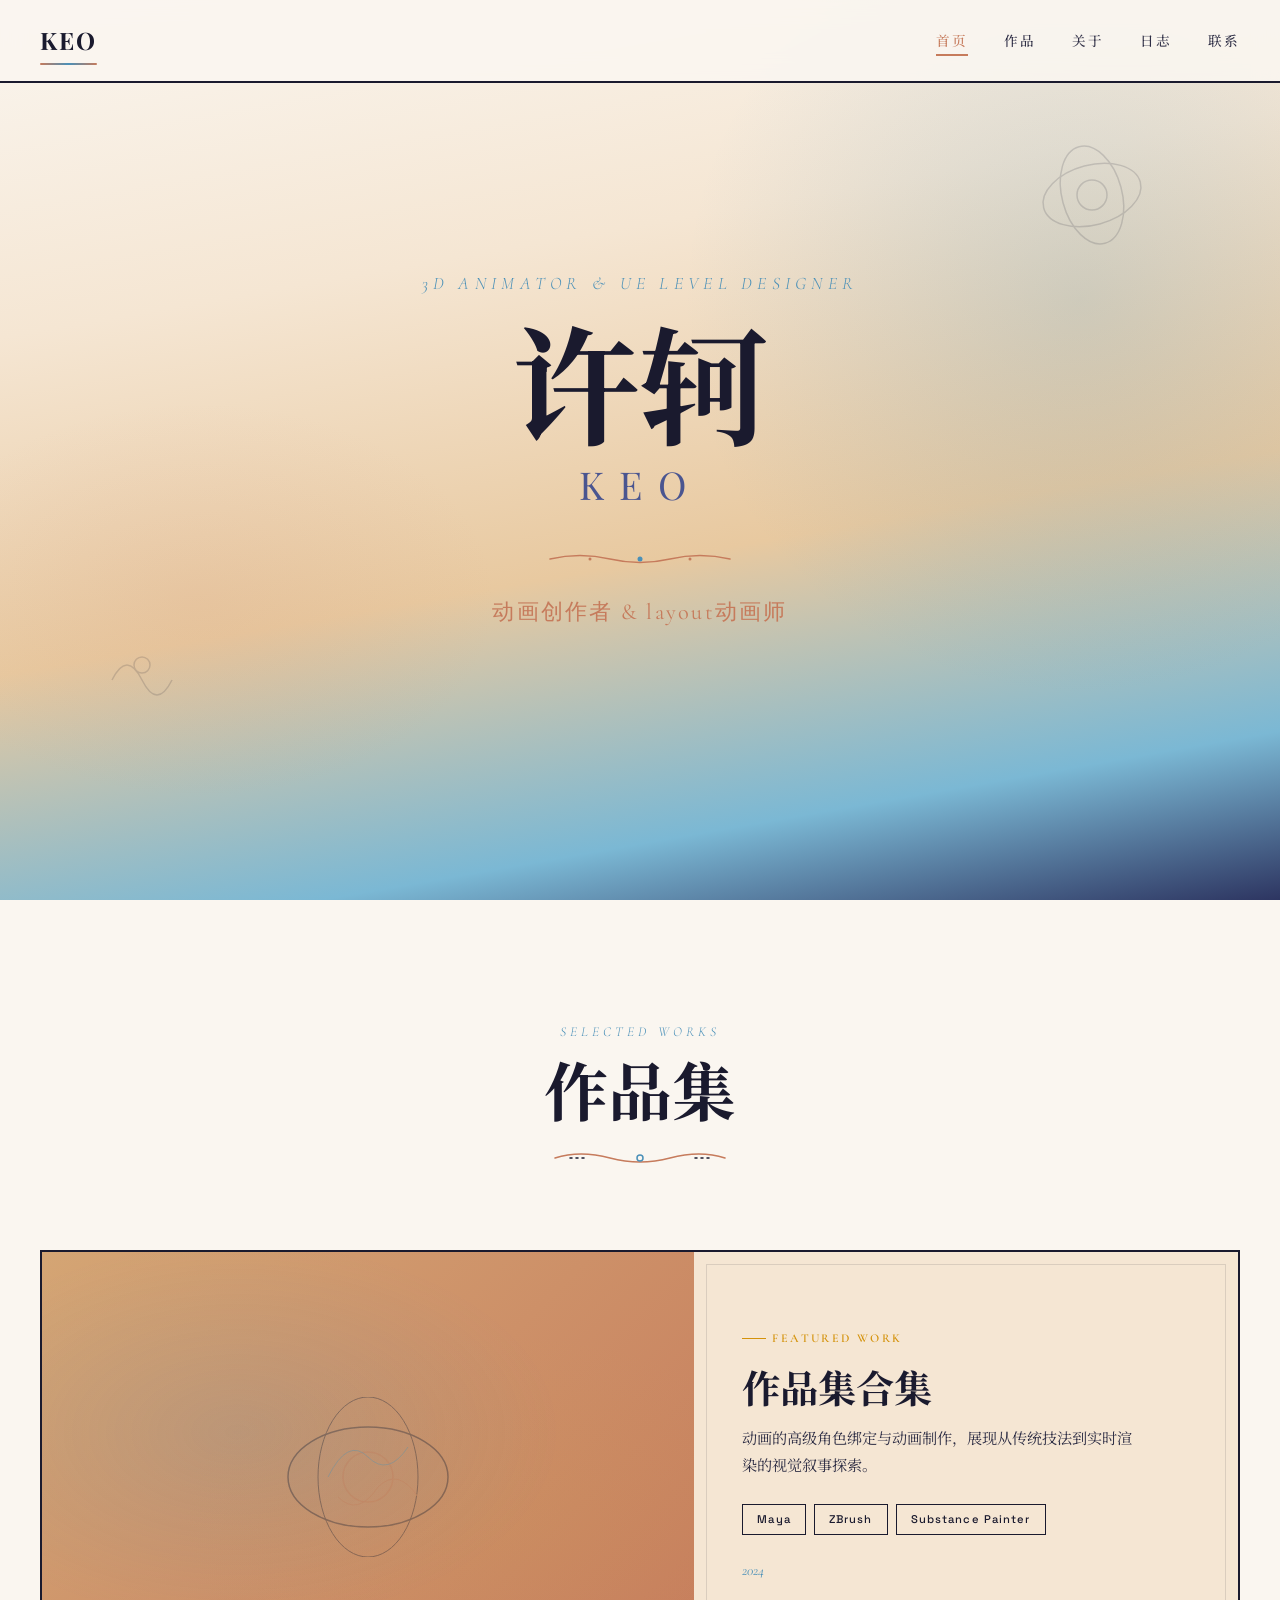
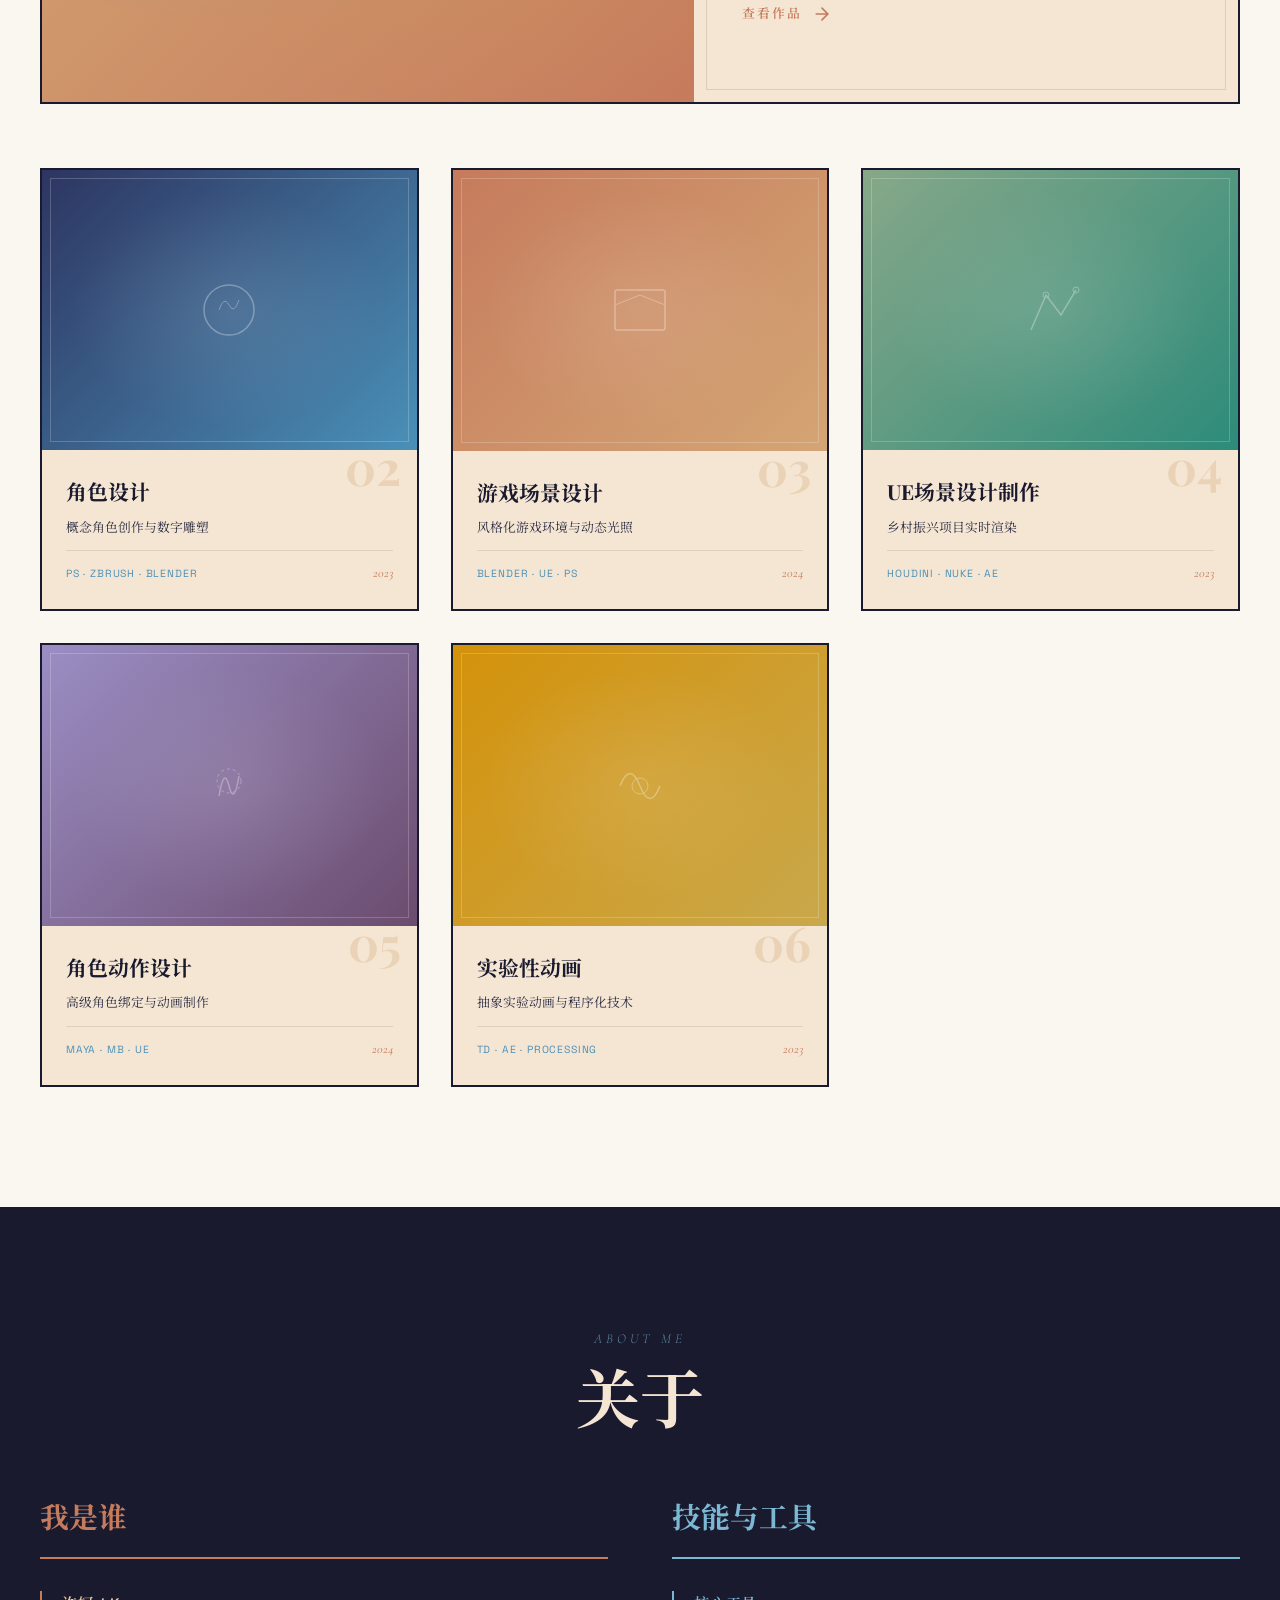
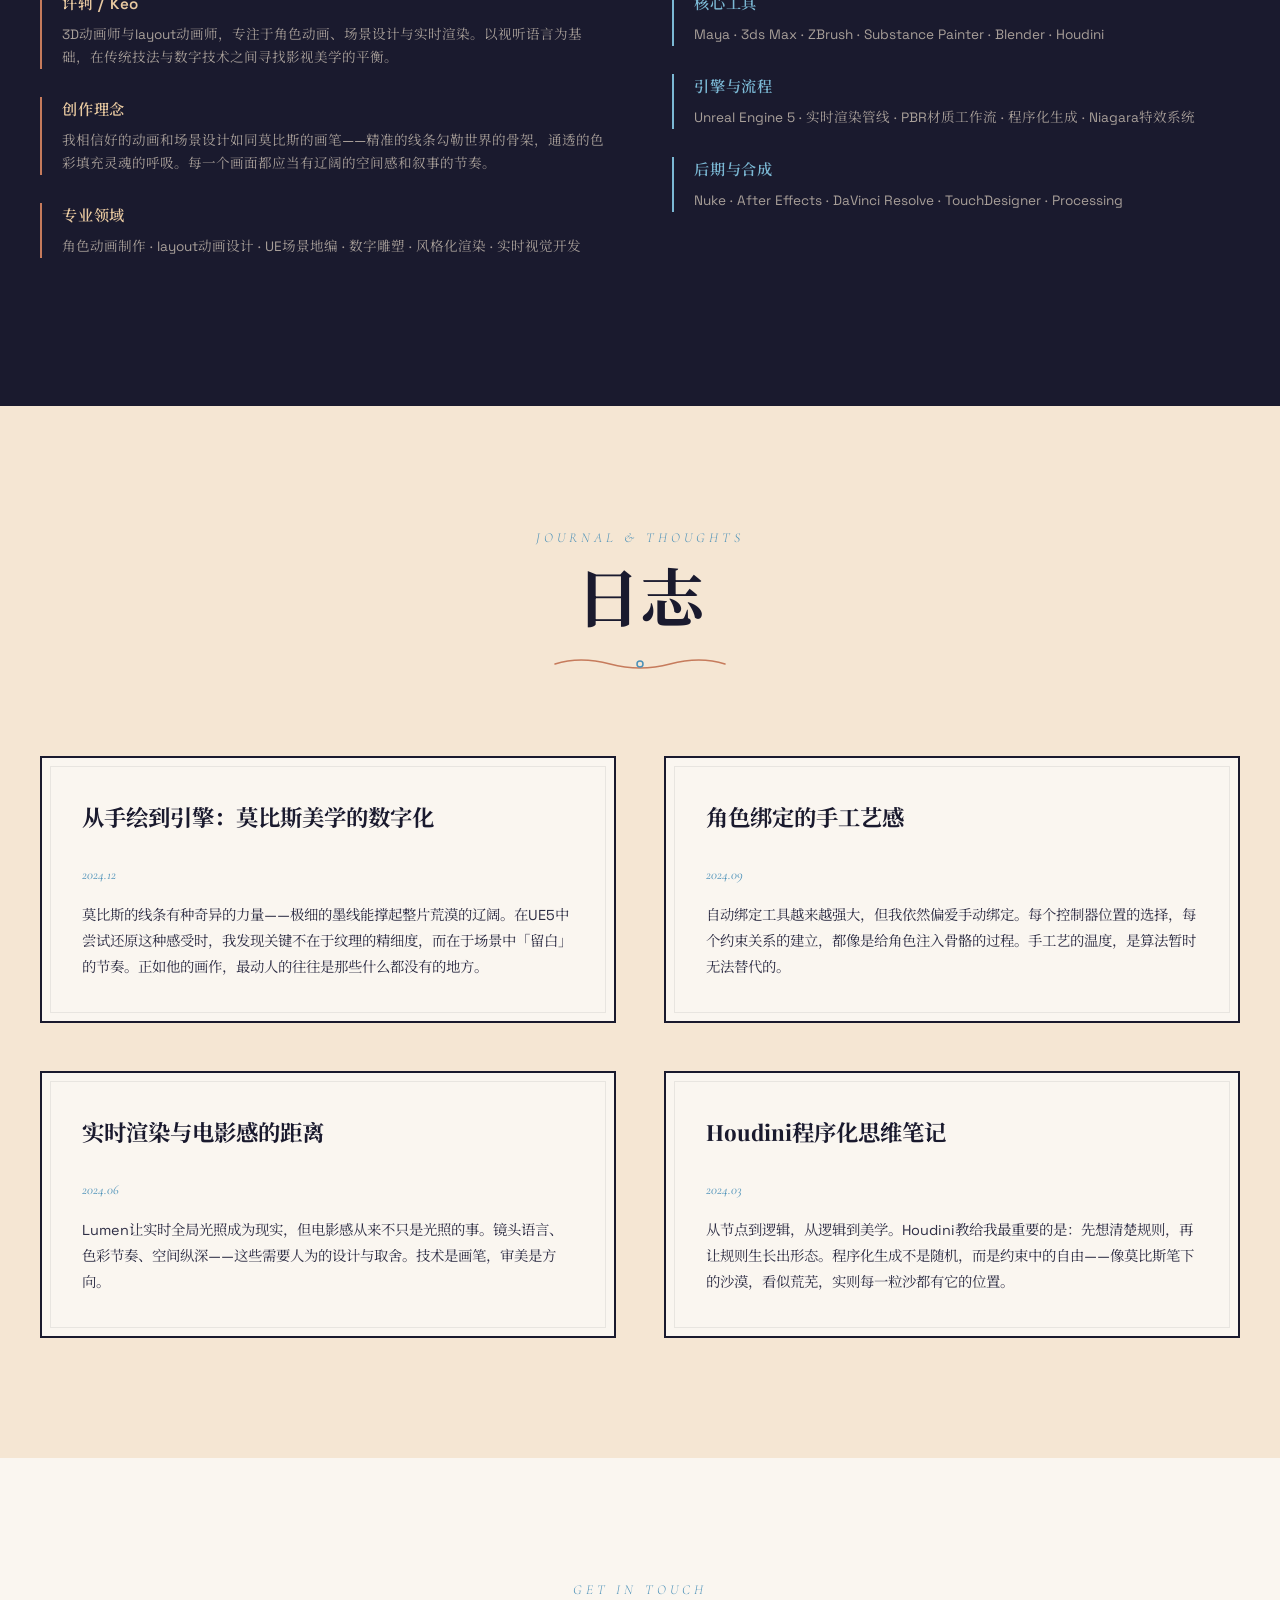
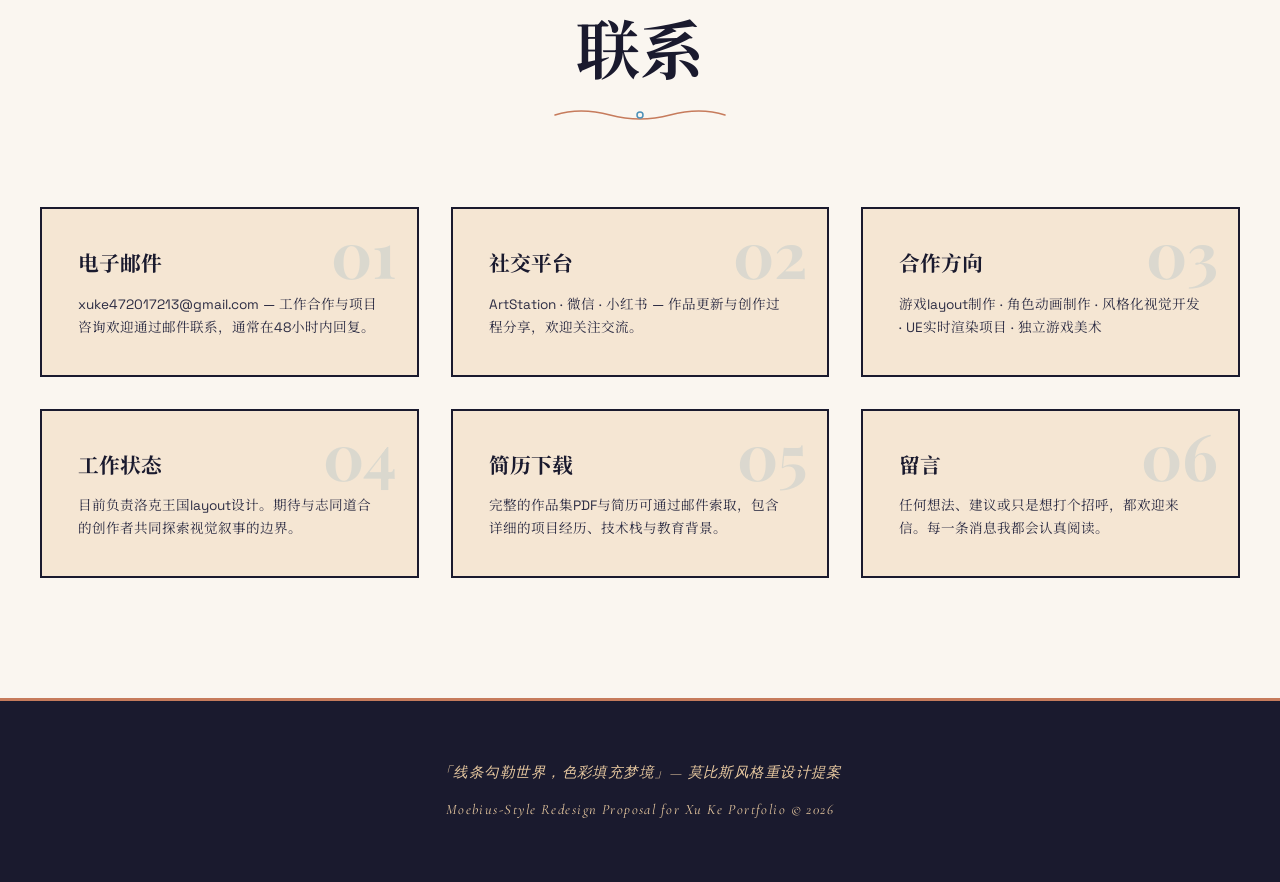
==== commit fd947859: "Update personal information and project details" ====
--- a/moebius-redesign.html
+++ b/moebius-redesign.html
@@ -1308,8 +1308,8 @@
       <div class="comparison-col before">
         <h3>我是谁</h3>
         <div class="comparison-item">
-          <h4>许轲 / XU KE</h4>
-          <p>3D动画师与虚幻引擎地编，专注于角色动画、场景设计与实时渲染。以莫比斯式的线条美学为灵感，在传统技法与数字技术之间寻找平衡。</p>
+          <h4>许轲 / Keo</h4>
+          <p>3D动画师与layout动画师，专注于角色动画、场景设计与实时渲染。以视听语言为基础，在传统技法与数字技术之间寻找影视美学的平衡。</p>
         </div>
         <div class="comparison-item">
           <h4>创作理念</h4>
@@ -1317,7 +1317,7 @@
         </div>
         <div class="comparison-item">
           <h4>专业领域</h4>
-          <p>角色动画制作 · 高级角色绑定 · UE场景地编 · 数字雕塑 · 风格化渲染 · 实时视觉开发</p>
+          <p>角色动画制作 · layout动画设计 · UE场景地编 · 数字雕塑 · 风格化渲染 · 实时视觉开发</p>
         </div>
       </div>
       <div class="comparison-col after">
@@ -1355,7 +1355,7 @@
     <div class="system-grid">
       <!-- 日志条目1 -->
       <div class="system-card reveal">
-        <h3>从漫画到引擎：莫比斯美学的数字化</h3>
+        <h3>从手绘到引擎：莫比斯美学的数字化</h3>
         <div style="margin-bottom:16px;">
           <span style="font-family:var(--font-accent);font-size:0.85rem;font-style:italic;color:var(--m-azure);">2024.12</span>
         </div>
@@ -1417,12 +1417,12 @@
       <div class="summary-card reveal">
         <span class="summary-card-number">01</span>
         <h3>电子邮件</h3>
-        <p>xuke@example.com — 工作合作与项目咨询欢迎通过邮件联系，通常在48小时内回复。</p>
+        <p>xuke472017213@gmail.com — 工作合作与项目咨询欢迎通过邮件联系，通常在48小时内回复。</p>
       </div>
       <div class="summary-card reveal">
         <span class="summary-card-number">02</span>
         <h3>社交平台</h3>
-        <p>ArtStation · B站 · 小红书 — 作品更新与创作过程分享，欢迎关注交流。</p>
+        <p>ArtStation · 微信 · 小红书 — 作品更新与创作过程分享，欢迎关注交流。</p>
       </div>
       <div class="summary-card reveal">
         <span class="summary-card-number">03</span>
